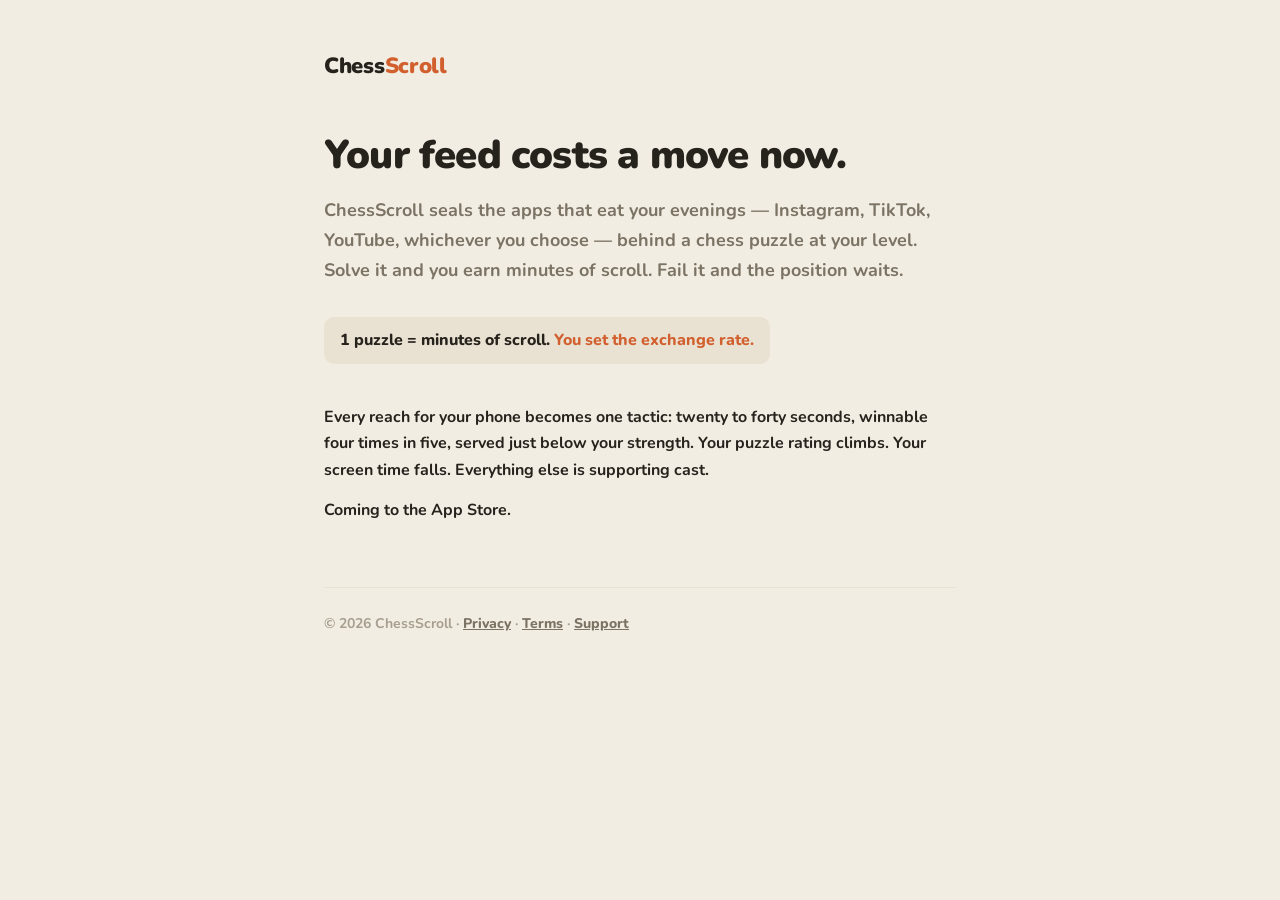
==== index.html @ 072e95a7 "ChessScroll legal site: landing, privacy, terms, support Co-Authored-By: Claude Fable 5 <noreply@ant" ====
<!DOCTYPE html>
<html lang="en">
<head>
  <meta charset="utf-8">
  <meta name="viewport" content="width=device-width, initial-scale=1">
  <title>ChessScroll — Earn Your Scroll</title>
  <meta name="description" content="ChessScroll seals your distracting apps behind a chess puzzle at your level. Solve it and you earn minutes of scroll.">
  <link rel="preconnect" href="https://fonts.googleapis.com">
  <link rel="preconnect" href="https://fonts.gstatic.com" crossorigin>
  <link href="https://fonts.googleapis.com/css2?family=Nunito:wght@700;800;900&display=swap" rel="stylesheet">
  <link rel="stylesheet" href="style.css">
</head>
<body>
  <div class="wrap">
    <header class="site">
      <a href="/"><span class="wordmark"><span class="chess">Chess</span><span class="scroll">Scroll</span></span></a>
    </header>

    <p class="tagline">Your feed costs a move now.</p>

    <p class="sub">ChessScroll seals the apps that eat your evenings — Instagram, TikTok,
      YouTube, whichever you choose — behind a chess puzzle at your level. Solve it and you
      earn minutes of scroll. Fail it and the position waits.</p>

    <p class="deal">1 puzzle = minutes of scroll. <span class="n">You set the exchange rate.</span></p>

    <p>Every reach for your phone becomes one tactic: twenty to forty seconds, winnable four
      times in five, served just below your strength. Your puzzle rating climbs. Your screen
      time falls. Everything else is supporting cast.</p>

    <p><strong>Coming to the App Store.</strong></p>

    <footer>
      © 2026 ChessScroll ·
      <a href="privacy.html">Privacy</a> ·
      <a href="terms.html">Terms</a> ·
      <a href="support.html">Support</a>
    </footer>
  </div>
</body>
</html>
---- style.css ----
:root {
  --bg: #211E1A;
  --card: #2C2822;
  --chip: #38332B;
  --ink: #F2EDE3;
  --ink-muted: #A69E8E;
  --ink-faint: #6E675C;
  --accent: #E8734A;
}

@media (prefers-color-scheme: light) {
  :root {
    --bg: #F2EDE3;
    --card: #FDFBF4;
    --chip: #E9E2D3;
    --ink: #26221C;
    --ink-muted: #7B7364;
    --ink-faint: #A69E8E;
    --accent: #D2602F;
  }
}

* { margin: 0; padding: 0; box-sizing: border-box; }

body {
  background: var(--bg);
  color: var(--ink);
  font-family: "Nunito", -apple-system, "Segoe UI", sans-serif;
  font-weight: 700;
  line-height: 1.65;
  -webkit-font-smoothing: antialiased;
}

.wrap {
  max-width: 680px;
  margin: 0 auto;
  padding: 48px 24px 64px;
}

header.site {
  display: flex;
  align-items: baseline;
  gap: 2px;
  margin-bottom: 48px;
}
header.site a { text-decoration: none; }
.wordmark {
  font-size: 22px;
  font-weight: 900;
  letter-spacing: -0.3px;
}
.wordmark .chess { color: var(--ink); }
.wordmark .scroll { color: var(--accent); }

h1 {
  font-size: 34px;
  font-weight: 900;
  letter-spacing: -0.5px;
  line-height: 1.2;
  margin-bottom: 8px;
}

h2 {
  font-size: 20px;
  font-weight: 900;
  margin: 36px 0 10px;
}

p { margin-bottom: 14px; color: var(--ink); }
p.updated {
  color: var(--ink-faint);
  font-size: 14px;
  margin-bottom: 28px;
}

ul { margin: 0 0 14px 22px; }
li { margin-bottom: 6px; }

a { color: var(--accent); font-weight: 800; }
a:hover { opacity: 0.85; }

nav.toc {
  margin-bottom: 28px;
  font-size: 15px;
}
nav.toc a { margin-right: 18px; }

.card {
  background: var(--card);
  border-radius: 14px;
  padding: 18px 20px;
  margin-bottom: 24px;
}
.card.note { border-left: 3px solid var(--accent); }

.tagline {
  font-size: 40px;
  font-weight: 900;
  letter-spacing: -0.8px;
  line-height: 1.15;
  margin: 0 0 18px;
}
.tagline .earn { color: var(--accent); }

.sub {
  color: var(--ink-muted);
  font-size: 18px;
  margin-bottom: 32px;
}

.deal {
  display: inline-block;
  background: var(--chip);
  border-radius: 10px;
  padding: 10px 16px;
  font-weight: 800;
  font-size: 16px;
  margin-bottom: 40px;
}
.deal .n { color: var(--accent); }

footer {
  margin-top: 64px;
  padding-top: 24px;
  border-top: 1px solid var(--chip);
  color: var(--ink-faint);
  font-size: 14px;
}
footer a { color: var(--ink-muted); }
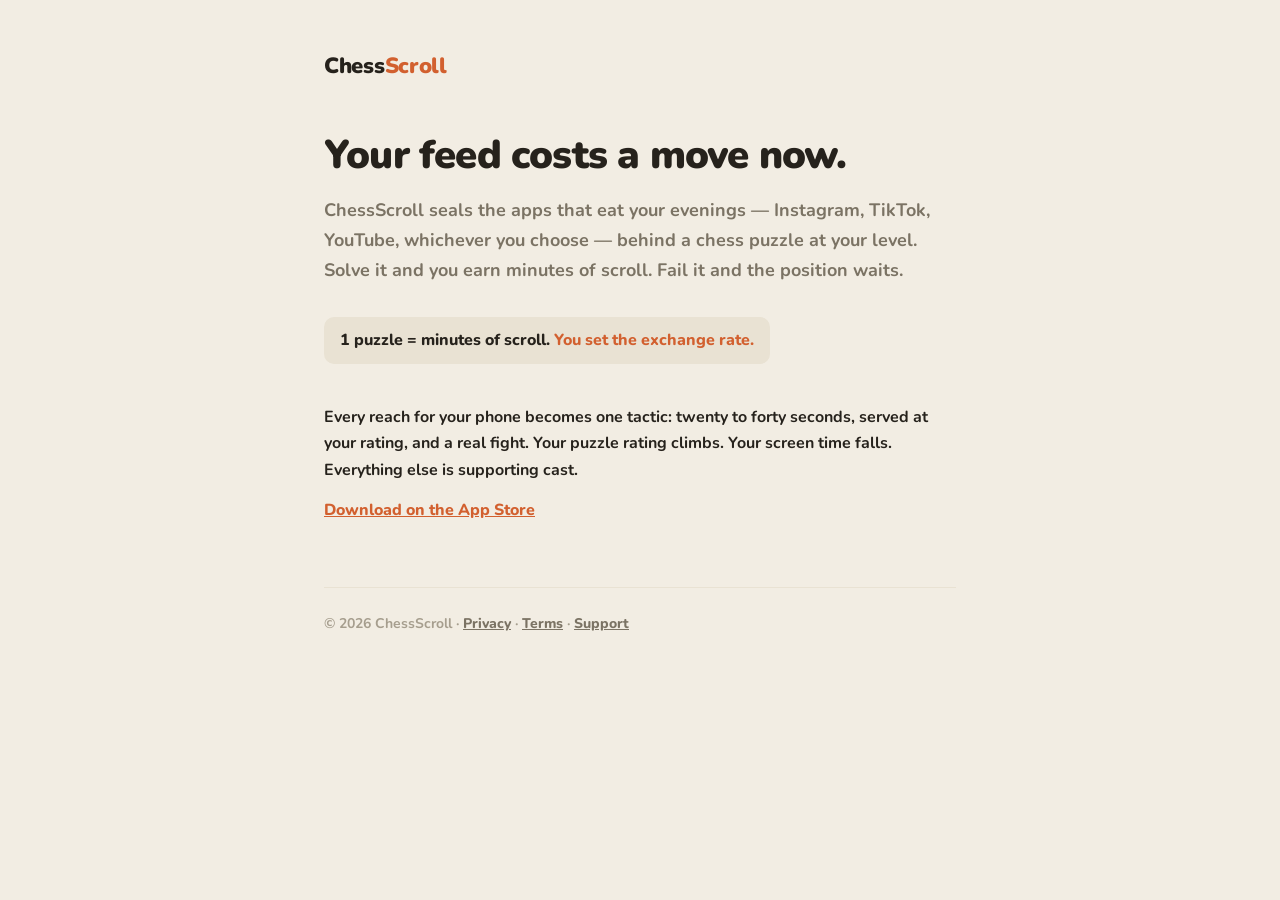
==== commit 05cf09ff: "The homepage stops saying the app is coming, a month after it arrived, and stops promising odds the " ====
--- a/index.html
+++ b/index.html
@@ -24,11 +24,11 @@
 
     <p class="deal">1 puzzle = minutes of scroll. <span class="n">You set the exchange rate.</span></p>
 
-    <p>Every reach for your phone becomes one tactic: twenty to forty seconds, winnable four
-      times in five, served just below your strength. Your puzzle rating climbs. Your screen
+    <p>Every reach for your phone becomes one tactic: twenty to forty seconds, served at your
+      rating, and a real fight. Your puzzle rating climbs. Your screen
       time falls. Everything else is supporting cast.</p>
 
-    <p><strong>Coming to the App Store.</strong></p>
+    <p><strong><a href="https://apps.apple.com/app/id6789703834">Download on the App Store</a></strong></p>
 
     <footer>
       © 2026 ChessScroll ·
